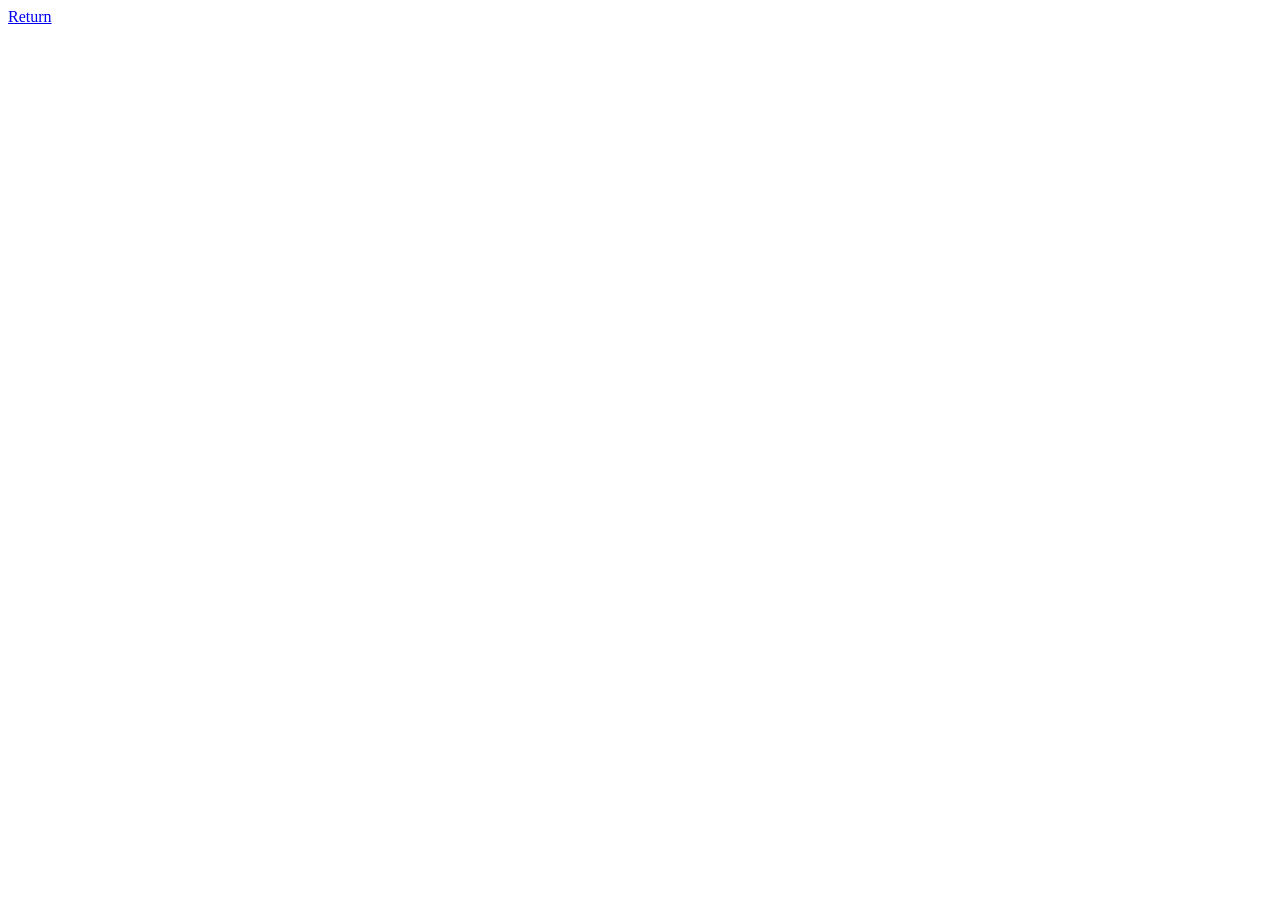
==== form.html @ 5f5fc947 "vr-world" ====
<!DOCTYPE html>
<html lang="en">
<head>
    <meta charset="UTF-8">
    <meta name="viewport" content="width=device-width, initial-scale=1.0">
    <title>form</title>
</head>
<link rel="stylesheet" href="form.css">
<body>
    <a href="index.html">Return</a>
    
</body>
</html>
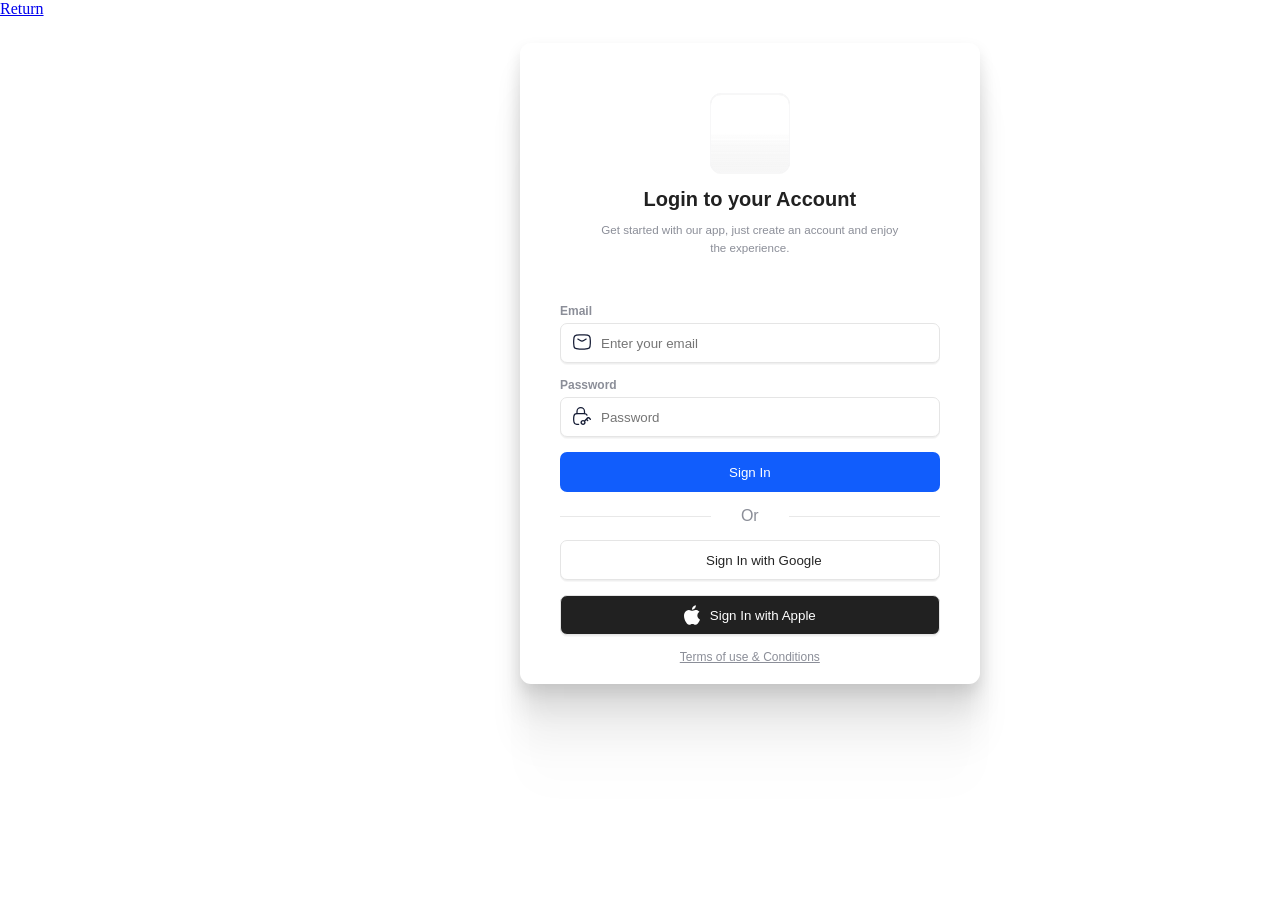
==== commit 32a2ecbd: "vr-world" ====
--- a/form.html
+++ b/form.html
@@ -1,13 +1,161 @@
-<!DOCTYPE html>
+<!doctype html>
 <html lang="en">
-<head>
-    <meta charset="UTF-8">
-    <meta name="viewport" content="width=device-width, initial-scale=1.0">
+  <head>
+    <meta charset="UTF-8" />
+    <meta name="viewport" content="width=device-width, initial-scale=1.0" />
     <title>form</title>
-</head>
-<link rel="stylesheet" href="form.css">
-<body>
+  </head>
+  <link rel="stylesheet" href="form.css" />
+  <body>
     <a href="index.html">Return</a>
-    
-</body>
-</html>+    <!-- From Uiverse.io by zanina-yassine -->
+    <form class="form_container">
+      <div class="logo_container"></div>
+      <div class="title_container">
+        <p class="title">Login to your Account</p>
+        <span class="subtitle"
+          >Get started with our app, just create an account and enjoy the
+          experience.</span
+        >
+      </div>
+      <br />
+      <div class="input_container">
+        <label class="input_label" for="email_field">Email</label>
+        <svg
+          fill="none"
+          viewBox="0 0 24 24"
+          height="24"
+          width="24"
+          xmlns="http://www.w3.org/2000/svg"
+          class="icon"
+        >
+          <path
+            stroke-linejoin="round"
+            stroke-linecap="round"
+            stroke-width="1.5"
+            stroke="#141B34"
+            d="M7 8.5L9.94202 10.2394C11.6572 11.2535 12.3428 11.2535 14.058 10.2394L17 8.5"
+          ></path>
+          <path
+            stroke-linejoin="round"
+            stroke-width="1.5"
+            stroke="#141B34"
+            d="M2.01577 13.4756C2.08114 16.5412 2.11383 18.0739 3.24496 19.2094C4.37608 20.3448 5.95033 20.3843 9.09883 20.4634C11.0393 20.5122 12.9607 20.5122 14.9012 20.4634C18.0497 20.3843 19.6239 20.3448 20.7551 19.2094C21.8862 18.0739 21.9189 16.5412 21.9842 13.4756C22.0053 12.4899 22.0053 11.5101 21.9842 10.5244C21.9189 7.45886 21.8862 5.92609 20.7551 4.79066C19.6239 3.65523 18.0497 3.61568 14.9012 3.53657C12.9607 3.48781 11.0393 3.48781 9.09882 3.53656C5.95033 3.61566 4.37608 3.65521 3.24495 4.79065C2.11382 5.92608 2.08114 7.45885 2.01576 10.5244C1.99474 11.5101 1.99475 12.4899 2.01577 13.4756Z"
+          ></path>
+        </svg>
+        <input
+          placeholder="Enter your email"
+          title="Inpit title"
+          name="input-name"
+          type="text"
+          class="input_field"
+          id="email_field"
+          required
+        />
+      </div>
+      <div class="input_container">
+        <label class="input_label" for="password_field">Password</label>
+        <svg
+          fill="none"
+          viewBox="0 0 24 24"
+          height="24"
+          width="24"
+          xmlns="http://www.w3.org/2000/svg"
+          class="icon"
+        >
+          <path
+            stroke-linecap="round"
+            stroke-width="1.5"
+            stroke="#141B34"
+            d="M18 11.0041C17.4166 9.91704 16.273 9.15775 14.9519 9.0993C13.477 9.03404 11.9788 9 10.329 9C8.67911 9 7.18091 9.03404 5.70604 9.0993C3.95328 9.17685 2.51295 10.4881 2.27882 12.1618C2.12602 13.2541 2 14.3734 2 15.5134C2 16.6534 2.12602 17.7727 2.27882 18.865C2.51295 20.5387 3.95328 21.8499 5.70604 21.9275C6.42013 21.9591 7.26041 21.9834 8 22"
+          ></path>
+          <path
+            stroke-linejoin="round"
+            stroke-linecap="round"
+            stroke-width="1.5"
+            stroke="#141B34"
+            d="M6 9V6.5C6 4.01472 8.01472 2 10.5 2C12.9853 2 15 4.01472 15 6.5V9"
+          ></path>
+          <path
+            fill="#141B34"
+            d="M21.2046 15.1045L20.6242 15.6956V15.6956L21.2046 15.1045ZM21.4196 16.4767C21.7461 16.7972 22.2706 16.7924 22.5911 16.466C22.9116 16.1395 22.9068 15.615 22.5804 15.2945L21.4196 16.4767ZM18.0228 15.1045L17.4424 14.5134V14.5134L18.0228 15.1045ZM18.2379 18.0387C18.5643 18.3593 19.0888 18.3545 19.4094 18.028C19.7299 17.7016 19.7251 17.1771 19.3987 16.8565L18.2379 18.0387ZM14.2603 20.7619C13.7039 21.3082 12.7957 21.3082 12.2394 20.7619L11.0786 21.9441C12.2794 23.1232 14.2202 23.1232 15.4211 21.9441L14.2603 20.7619ZM12.2394 20.7619C11.6914 20.2239 11.6914 19.358 12.2394 18.82L11.0786 17.6378C9.86927 18.8252 9.86927 20.7567 11.0786 21.9441L12.2394 20.7619ZM12.2394 18.82C12.7957 18.2737 13.7039 18.2737 14.2603 18.82L15.4211 17.6378C14.2202 16.4587 12.2794 16.4587 11.0786 17.6378L12.2394 18.82ZM14.2603 18.82C14.8082 19.358 14.8082 20.2239 14.2603 20.7619L15.4211 21.9441C16.6304 20.7567 16.6304 18.8252 15.4211 17.6378L14.2603 18.82ZM20.6242 15.6956L21.4196 16.4767L22.5804 15.2945L21.785 14.5134L20.6242 15.6956ZM15.4211 18.82L17.8078 16.4767L16.647 15.2944L14.2603 17.6377L15.4211 18.82ZM17.8078 16.4767L18.6032 15.6956L17.4424 14.5134L16.647 15.2945L17.8078 16.4767ZM16.647 16.4767L18.2379 18.0387L19.3987 16.8565L17.8078 15.2945L16.647 16.4767ZM21.785 14.5134C21.4266 14.1616 21.0998 13.8383 20.7993 13.6131C20.4791 13.3732 20.096 13.1716 19.6137 13.1716V14.8284C19.6145 14.8284 19.619 14.8273 19.6395 14.8357C19.6663 14.8466 19.7183 14.8735 19.806 14.9391C19.9969 15.0822 20.2326 15.3112 20.6242 15.6956L21.785 14.5134ZM18.6032 15.6956C18.9948 15.3112 19.2305 15.0822 19.4215 14.9391C19.5091 14.8735 19.5611 14.8466 19.5879 14.8357C19.6084 14.8273 19.6129 14.8284 19.6137 14.8284V13.1716C19.1314 13.1716 18.7483 13.3732 18.4281 13.6131C18.1276 13.8383 17.8008 14.1616 17.4424 14.5134L18.6032 15.6956Z"
+          ></path>
+        </svg>
+        <input
+          placeholder="Password"
+          title="Inpit title"
+          name="input-name"
+          type="password"
+          class="input_field"
+          id="password_field"
+          required
+        />
+      </div>
+      <button title="Sign In" type="submit" class="sign-in_btn">
+        <span>Sign In</span>
+      </button>
+
+      <div class="separator">
+        <hr class="line" />
+        <span>Or</span>
+        <hr class="line" />
+      </div>
+      <button title="Sign In" type="submit" class="sign-in_ggl">
+        <svg
+          height="18"
+          width="18"
+          viewBox="0 0 32 32"
+          xmlns:xlink="http://www.w3.org/1999/xlink"
+          xmlns="http://www.w3.org/2000/svg"
+        >
+          <defs>
+            <path
+              d="M44.5 20H24v8.5h11.8C34.7 33.9 30.1 37 24 37c-7.2 0-13-5.8-13-13s5.8-13 13-13c3.1 0 5.9 1.1 8.1 2.9l6.4-6.4C34.6 4.1 29.6 2 24 2 11.8 2 2 11.8 2 24s9.8 22 22 22c11 0 21-8 21-22 0-1.3-.2-2.7-.5-4z"
+              id="A"
+            ></path>
+          </defs>
+          <clipPath id="B"></clipPath>
+          <g transform="matrix(.727273 0 0 .727273 -.954545 -1.45455)">
+            <path fill="#fbbc05" clip-path="url(#B)" d="M0 37V11l17 13z"></path>
+            <path
+              fill="#ea4335"
+              clip-path="url(#B)"
+              d="M0 11l17 13 7-6.1L48 14V0H0z"
+            ></path>
+            <path
+              fill="#34a853"
+              clip-path="url(#B)"
+              d="M0 37l30-23 7.9 1L48 0v48H0z"
+            ></path>
+            <path
+              fill="#4285f4"
+              clip-path="url(#B)"
+              d="M48 48L17 24l-4-3 35-10z"
+            ></path>
+          </g>
+        </svg>
+        <span>Sign In with Google</span>
+      </button>
+      <button title="Sign In" type="submit" class="sign-in_apl">
+        <svg
+          preserveAspectRatio="xMidYMid"
+          version="1.1"
+          viewBox="0 0 256 315"
+          height="20px"
+          width="16px"
+          xmlns:xlink="http://www.w3.org/1999/xlink"
+          xmlns="http://www.w3.org/2000/svg"
+        >
+          <g>
+            <path
+              fill="#ffffff"
+              d="M213.803394,167.030943 C214.2452,214.609646 255.542482,230.442639 256,230.644727 C255.650812,231.761357 249.401383,253.208293 234.24263,275.361446 C221.138555,294.513969 207.538253,313.596333 186.113759,313.991545 C165.062051,314.379442 158.292752,301.507828 134.22469,301.507828 C110.163898,301.507828 102.642899,313.596301 82.7151126,314.379442 C62.0350407,315.16201 46.2873831,293.668525 33.0744079,274.586162 C6.07529317,235.552544 -14.5576169,164.286328 13.147166,116.18047 C26.9103111,92.2909053 51.5060917,77.1630356 78.2026125,76.7751096 C98.5099145,76.3877456 117.677594,90.4371851 130.091705,90.4371851 C142.497945,90.4371851 165.790755,73.5415029 190.277627,76.0228474 C200.528668,76.4495055 229.303509,80.1636878 247.780625,107.209389 C246.291825,108.132333 213.44635,127.253405 213.803394,167.030988 M174.239142,50.1987033 C185.218331,36.9088319 192.607958,18.4081019 190.591988,0 C174.766312,0.636050225 155.629514,10.5457909 144.278109,23.8283506 C134.10507,35.5906758 125.195775,54.4170275 127.599657,72.4607932 C145.239231,73.8255433 163.259413,63.4970262 174.239142,50.1987249"
+            ></path>
+          </g>
+        </svg>
+        <span>Sign In with Apple</span>
+      </button>
+      <p class="note">Terms of use &amp; Conditions</p>
+    </form>
+  </body>
+</html>
--- a/form.css
+++ b/form.css
@@ -0,0 +1,174 @@
+* {
+  margin: 0;
+  padding: 0;
+  box-sizing: border-box;
+}
+/* From Uiverse.io by zanina-yassine */
+.form_container {
+  width: fit-content;
+  height: fit-content;
+  display: flex;
+  flex-direction: column;
+  align-items: center;
+  justify-content: center;
+  gap: 15px;
+  padding: 50px 40px 20px 40px;
+  background-color: #ffffff;
+  box-shadow:
+    0px 106px 42px rgba(0, 0, 0, 0.01),
+    0px 59px 36px rgba(0, 0, 0, 0.05),
+    0px 26px 26px rgba(0, 0, 0, 0.09),
+    0px 7px 15px rgba(0, 0, 0, 0.1),
+    0px 0px 0px rgba(0, 0, 0, 0.1);
+  border-radius: 11px;
+  font-family: "Inter", sans-serif;
+  margin-left: 520px;
+  margin-top: 25px;
+}
+
+.logo_container {
+  box-sizing: border-box;
+  width: 80px;
+  height: 80px;
+  background: linear-gradient(
+    180deg,
+    rgba(248, 248, 248, 0) 50%,
+    #f8f8f888 100%
+  );
+  border: 1px solid #f7f7f8;
+  filter: drop-shadow(0px 0.5px 0.5px #efefef)
+    drop-shadow(0px 1px 0.5px rgba(239, 239, 239, 0.5));
+  border-radius: 11px;
+}
+
+.title_container {
+  display: flex;
+  flex-direction: column;
+  align-items: center;
+  justify-content: center;
+  gap: 10px;
+}
+
+.title {
+  margin: 0;
+  font-size: 1.25rem;
+  font-weight: 700;
+  color: #212121;
+}
+
+.subtitle {
+  font-size: 0.725rem;
+  max-width: 80%;
+  text-align: center;
+  line-height: 1.1rem;
+  color: #8b8e98;
+}
+
+.input_container {
+  width: 100%;
+  height: fit-content;
+  position: relative;
+  display: flex;
+  flex-direction: column;
+  gap: 5px;
+}
+
+.icon {
+  width: 20px;
+  position: absolute;
+  z-index: 99;
+  left: 12px;
+  bottom: 9px;
+}
+
+.input_label {
+  font-size: 0.75rem;
+  color: #8b8e98;
+  font-weight: 600;
+}
+
+.input_field {
+  width: auto;
+  height: 40px;
+  padding: 0 0 0 40px;
+  border-radius: 7px;
+  outline: none;
+  border: 1px solid #e5e5e5;
+  filter: drop-shadow(0px 1px 0px #efefef)
+    drop-shadow(0px 1px 0.5px rgba(239, 239, 239, 0.5));
+  transition: all 0.3s cubic-bezier(0.15, 0.83, 0.66, 1);
+}
+
+.input_field:focus {
+  border: 1px solid transparent;
+  box-shadow: 0px 0px 0px 2px #242424;
+  background-color: transparent;
+}
+
+.sign-in_btn {
+  width: 100%;
+  height: 40px;
+  border: 0;
+  background: #115dfc;
+  border-radius: 7px;
+  outline: none;
+  color: #ffffff;
+  cursor: pointer;
+}
+
+.sign-in_ggl {
+  width: 100%;
+  height: 40px;
+  display: flex;
+  align-items: center;
+  justify-content: center;
+  gap: 10px;
+  background: #ffffff;
+  border-radius: 7px;
+  outline: none;
+  color: #242424;
+  border: 1px solid #e5e5e5;
+  filter: drop-shadow(0px 1px 0px #efefef)
+    drop-shadow(0px 1px 0.5px rgba(239, 239, 239, 0.5));
+  cursor: pointer;
+}
+
+.sign-in_apl {
+  width: 100%;
+  height: 40px;
+  display: flex;
+  align-items: center;
+  justify-content: center;
+  gap: 10px;
+  background: #212121;
+  border-radius: 7px;
+  outline: none;
+  color: #ffffff;
+  border: 1px solid #e5e5e5;
+  filter: drop-shadow(0px 1px 0px #efefef)
+    drop-shadow(0px 1px 0.5px rgba(239, 239, 239, 0.5));
+  cursor: pointer;
+}
+
+.separator {
+  width: 100%;
+  display: flex;
+  align-items: center;
+  justify-content: center;
+  gap: 30px;
+  color: #8b8e98;
+}
+
+.separator .line {
+  display: block;
+  width: 100%;
+  height: 1px;
+  border: 0;
+  background-color: #e8e8e8;
+}
+
+.note {
+  font-size: 0.75rem;
+  color: #8b8e98;
+  text-decoration: underline;
+}
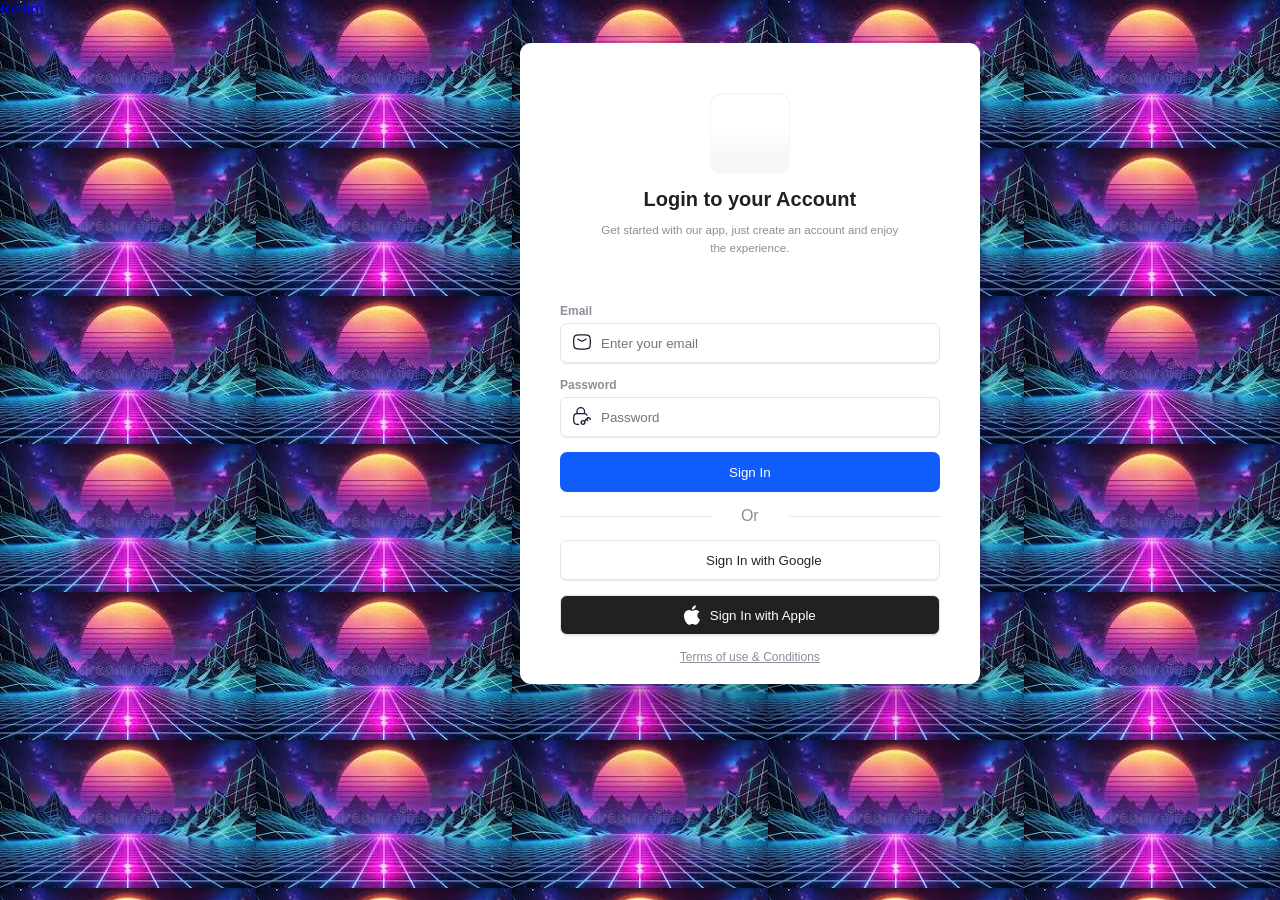
==== commit 29aeb9b2: "vr-world" ====
--- a/form.html
+++ b/form.html
@@ -6,7 +6,7 @@
     <title>form</title>
   </head>
   <link rel="stylesheet" href="form.css" />
-  <body>
+  <body class="body">
     <a href="index.html">Return</a>
     <!-- From Uiverse.io by zanina-yassine -->
     <form class="form_container">
--- a/form.css
+++ b/form.css
@@ -2,6 +2,9 @@
   margin: 0;
   padding: 0;
   box-sizing: border-box;
+}
+.body{
+  background-image: url(image/image\ \(30\).png);
 }
 /* From Uiverse.io by zanina-yassine */
 .form_container {
@@ -171,4 +174,4 @@
   font-size: 0.75rem;
   color: #8b8e98;
   text-decoration: underline;
-}
+}
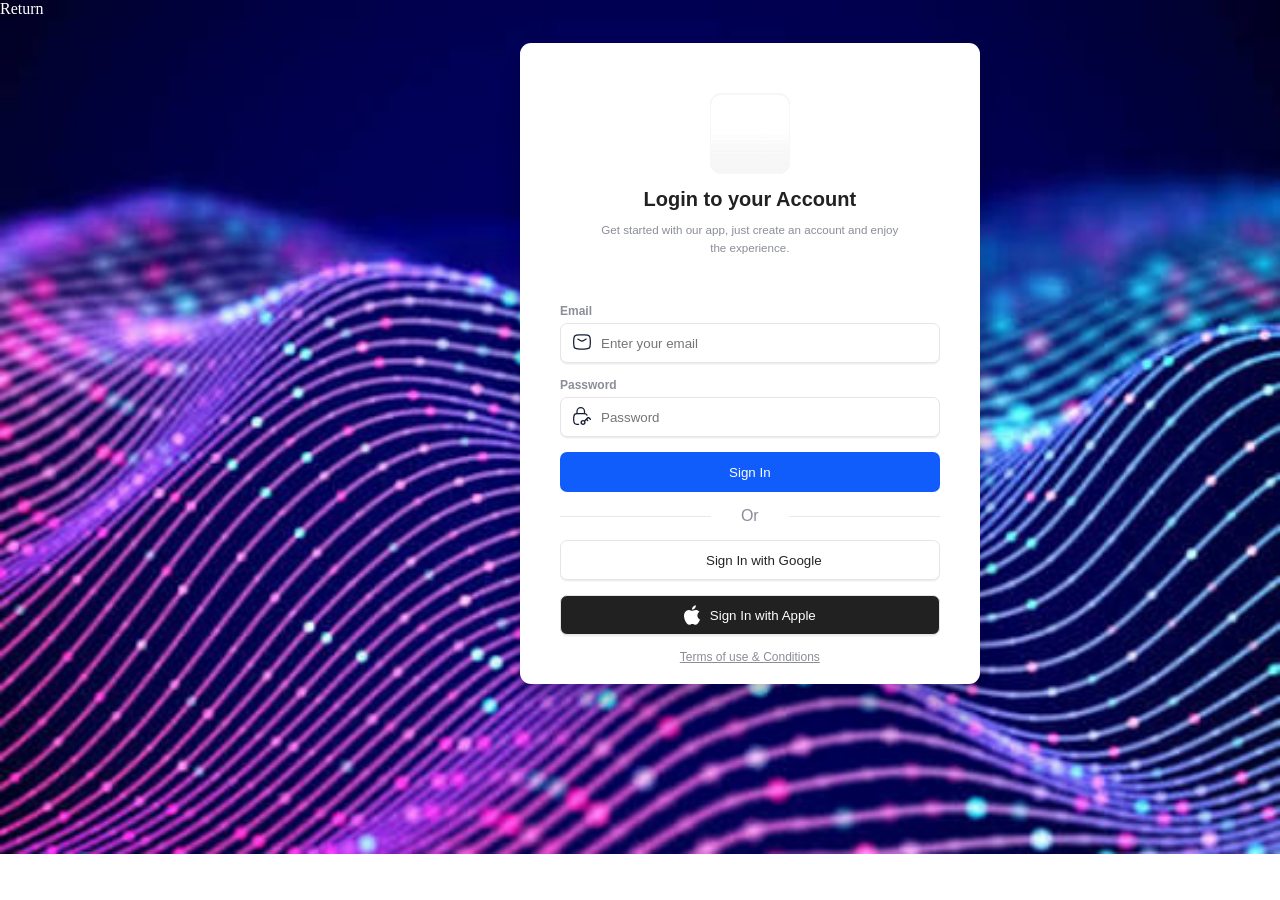
==== commit bfe1005e: "vr-world" ====
--- a/form.html
+++ b/form.html
@@ -7,7 +7,7 @@
   </head>
   <link rel="stylesheet" href="form.css" />
   <body class="body">
-    <a href="index.html">Return</a>
+    <a href="index.html" class="return">Return</a>
     <!-- From Uiverse.io by zanina-yassine -->
     <form class="form_container">
       <div class="logo_container"></div>
--- a/form.css
+++ b/form.css
@@ -5,6 +5,12 @@
 }
 .body{
   background-image: url(image/image\ \(30\).png);
+  background-repeat: no-repeat;
+  background-size: cover;
+}
+.return{
+  text-decoration: none;
+  color: #ffffff;
 }
 /* From Uiverse.io by zanina-yassine */
 .form_container {
